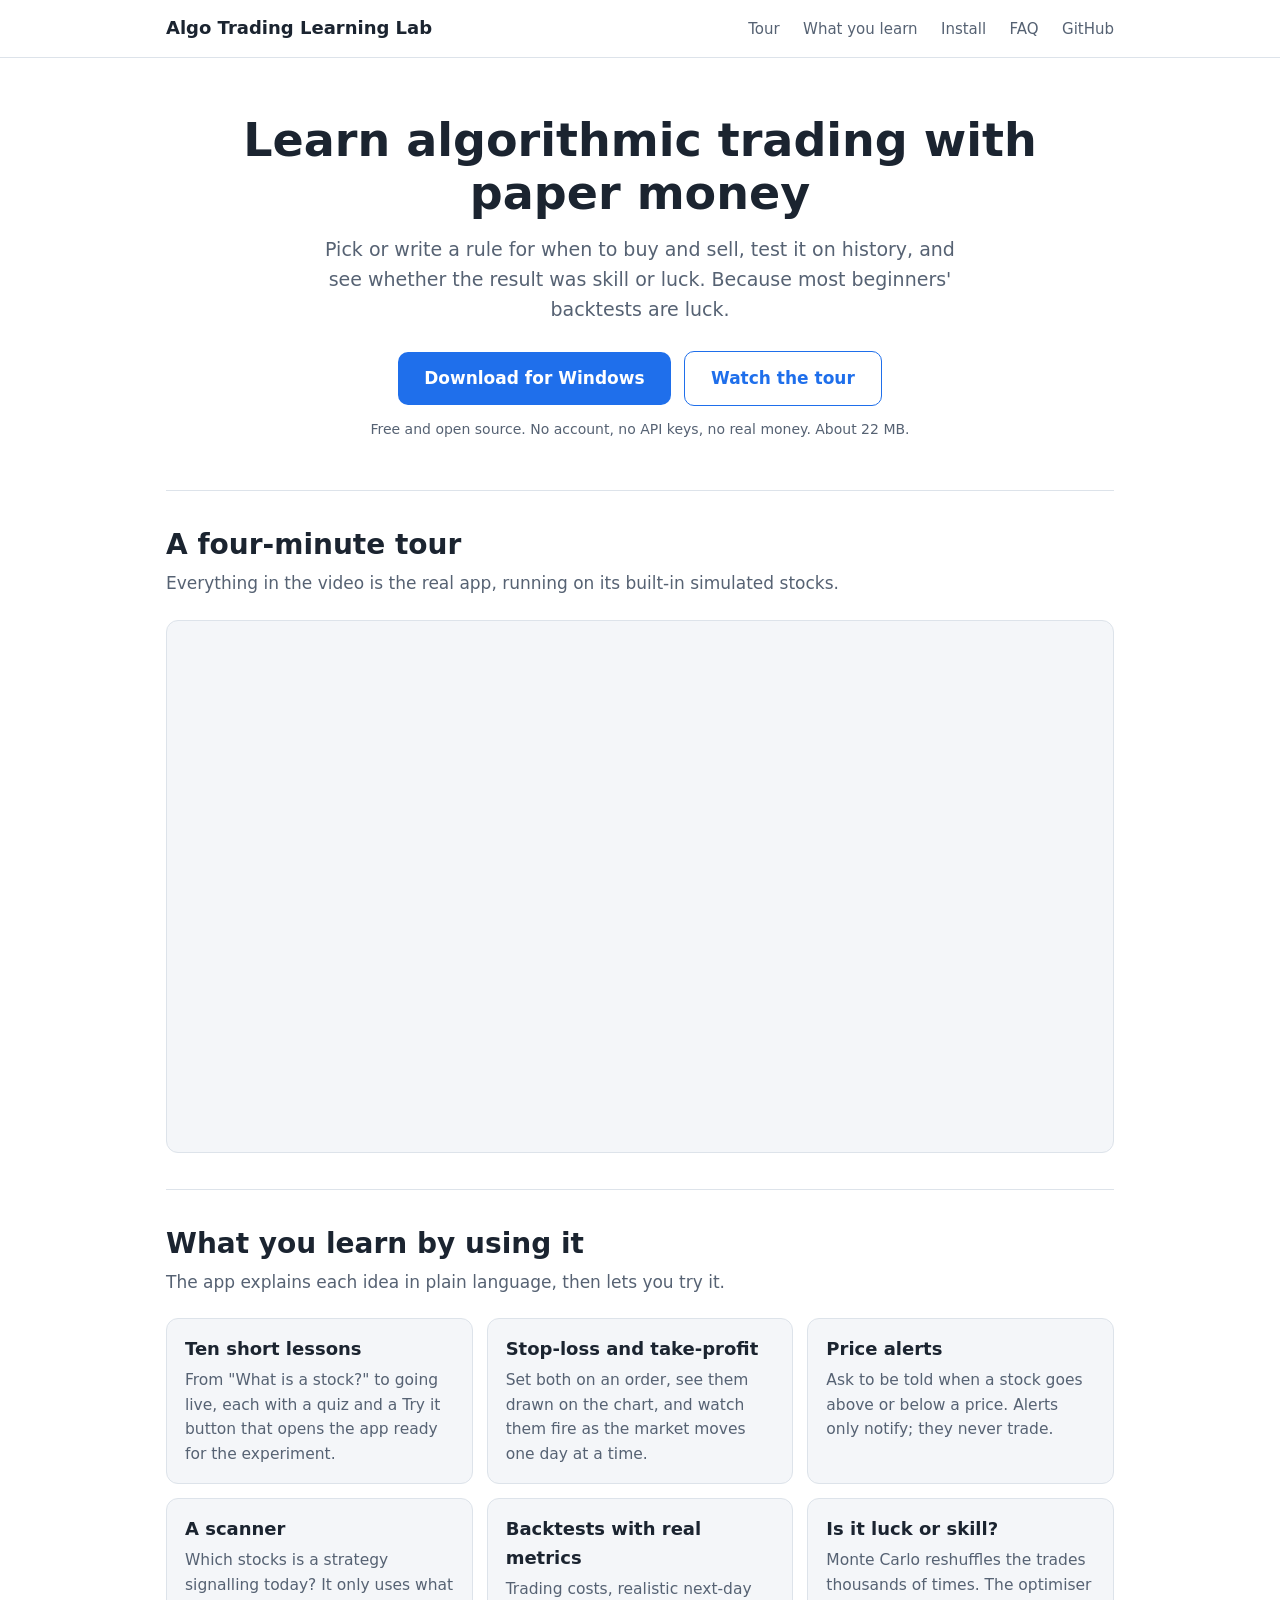
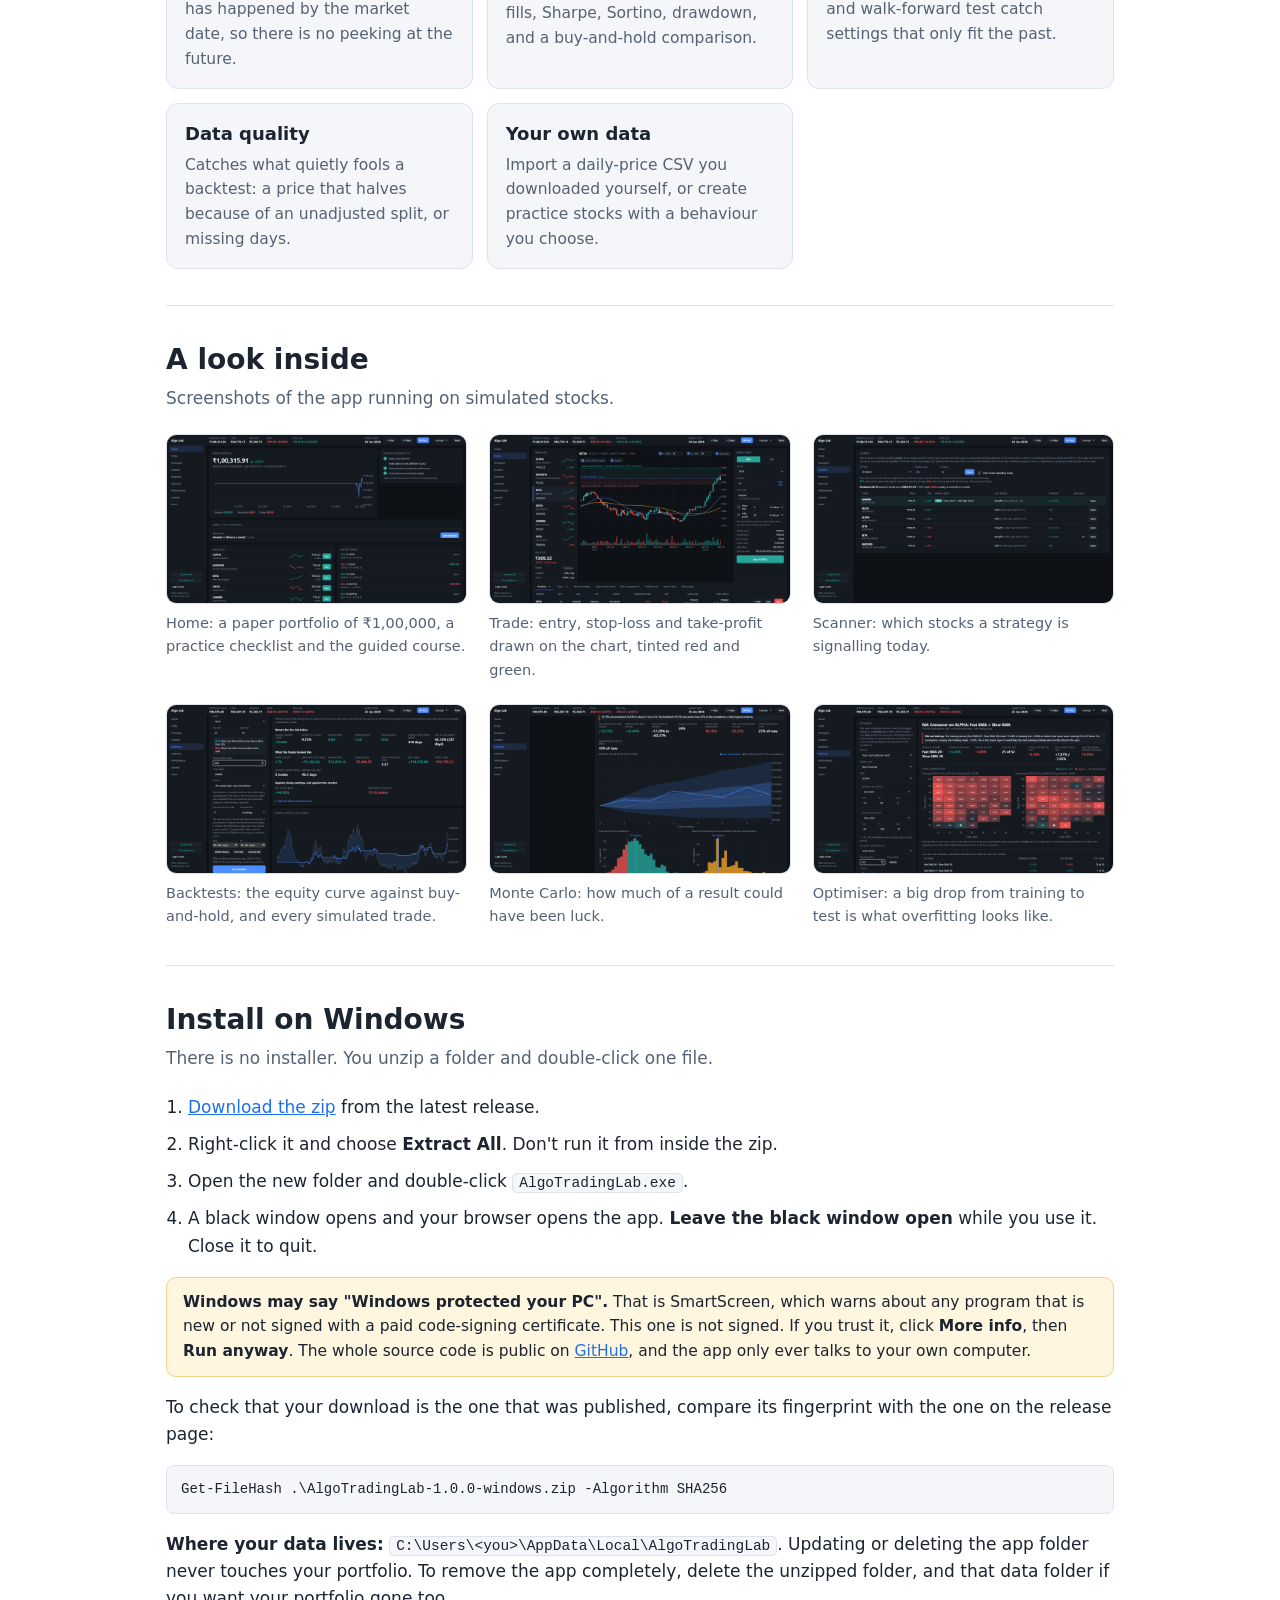
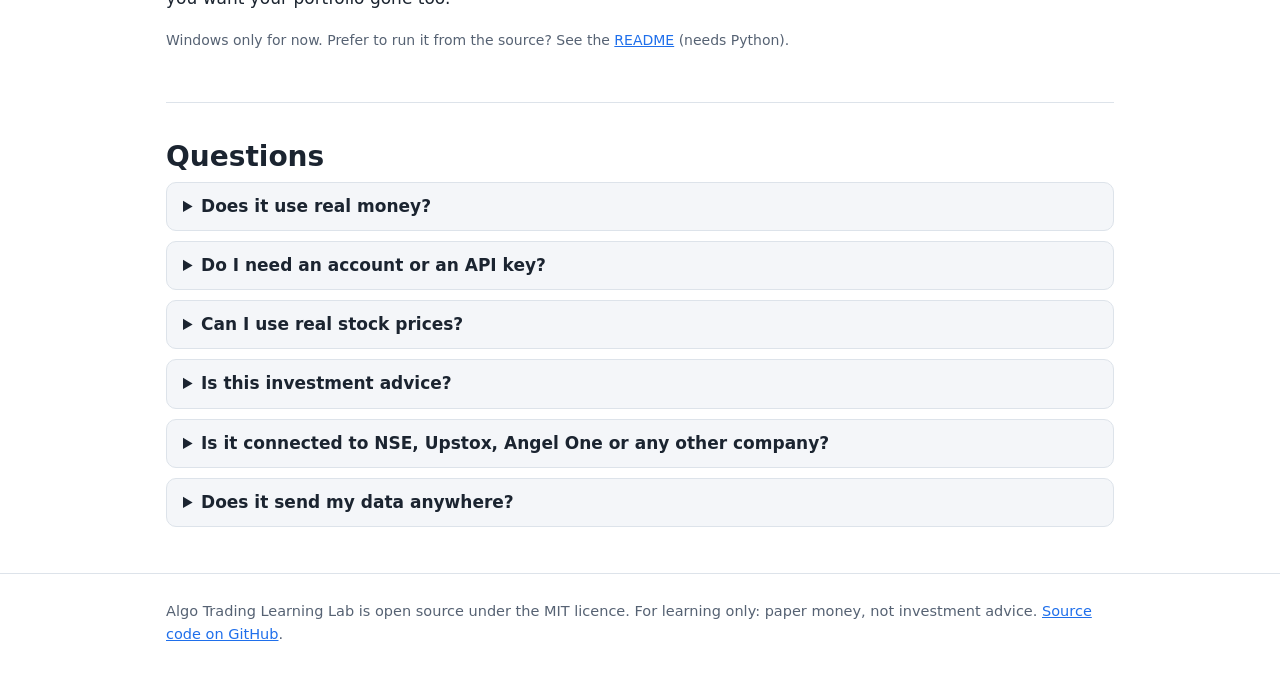
==== docs/index.html @ 28f355f4 "Add a website for the Windows download A single page for GitHub Pages (served from /docs): the video" ====
<!DOCTYPE html>
<html lang="en">
<head>
  <meta charset="UTF-8" />
  <meta name="viewport" content="width=device-width, initial-scale=1" />
  <title>Algo Trading Learning Lab: learn algorithmic trading with paper money</title>
  <meta name="description" content="A free practice lab for algorithmic trading. Write or pick a strategy, test it on history, and see whether the result was skill or luck. Paper money only, no account, no API keys." />
  <meta property="og:title" content="Algo Trading Learning Lab" />
  <meta property="og:description" content="Learn algorithmic trading with paper money: backtests, stop-losses, alerts, Monte Carlo and overfitting checks. Free Windows download." />
  <meta property="og:image" content="https://sandeepamrutia0604-cmd.github.io/algo-trading-learning-lab/images/14-optimise.png" />
  <link rel="icon" href="data:image/svg+xml,%3Csvg xmlns='http://www.w3.org/2000/svg' viewBox='0 0 32 32'%3E%3Crect width='32' height='32' rx='7' fill='%231f6feb'/%3E%3Cpath d='M5 22l7-8 5 4 10-12' fill='none' stroke='white' stroke-width='3' stroke-linecap='round' stroke-linejoin='round'/%3E%3C/svg%3E" />
  <style>
    :root {
      --bg: #ffffff; --panel: #f4f6f9; --text: #1b2430; --muted: #566273; --line: #dde3ea;
      --accent: #1f6feb; --accent-text: #ffffff; --warn-bg: #fff6e0; --warn-line: #f0d28a;
    }
    @media (prefers-color-scheme: dark) {
      :root {
        --bg: #0f141b; --panel: #171e28; --text: #e6ebf2; --muted: #9aa7b8; --line: #28323f;
        --accent: #4c8dff; --accent-text: #0b0f15; --warn-bg: #2a2412; --warn-line: #5b4d1e;
      }
    }
    * { box-sizing: border-box; }
    html { scroll-behavior: smooth; }
    body { margin: 0; background: var(--bg); color: var(--text); font: 17px/1.6 system-ui, -apple-system, "Segoe UI", Roboto, sans-serif; }
    a { color: var(--accent); }
    .wrap { max-width: 980px; margin: 0 auto; padding: 0 16px; }
    header.top { border-bottom: 1px solid var(--line); }
    header.top .wrap { display: flex; justify-content: space-between; align-items: center; padding-top: 14px; padding-bottom: 14px; gap: 12px; flex-wrap: wrap; }
    .brand { font-weight: 700; font-size: 18px; text-decoration: none; color: var(--text); }
    nav a { margin-left: 18px; font-size: 15px; text-decoration: none; color: var(--muted); }
    nav a:hover { color: var(--text); }
    .hero { padding: 56px 0 36px; text-align: center; }
    .hero h1 { font-size: clamp(30px, 5vw, 46px); line-height: 1.15; margin: 0 0 14px; }
    .hero p.lead { font-size: 19px; color: var(--muted); max-width: 640px; margin: 0 auto 26px; }
    .btn { display: inline-block; background: var(--accent); color: var(--accent-text); padding: 13px 26px; border-radius: 10px; font-weight: 600; text-decoration: none; font-size: 17px; }
    .btn.ghost { background: transparent; color: var(--accent); border: 1px solid var(--accent); margin-left: 8px; }
    .fine { color: var(--muted); font-size: 14px; margin-top: 12px; }
    section { padding: 36px 0; border-top: 1px solid var(--line); }
    h2 { font-size: 28px; margin: 0 0 8px; line-height: 1.25; }
    p.sub { color: var(--muted); margin: 0 0 22px; }
    .video { position: relative; width: 100%; aspect-ratio: 16 / 9; border-radius: 12px; overflow: hidden; border: 1px solid var(--line); background: var(--panel); }
    .video iframe { position: absolute; inset: 0; width: 100%; height: 100%; border: 0; }
    .grid { display: grid; grid-template-columns: repeat(auto-fit, minmax(260px, 1fr)); gap: 14px; }
    .card { background: var(--panel); border: 1px solid var(--line); border-radius: 12px; padding: 16px 18px; }
    .card h3 { margin: 0 0 4px; font-size: 18px; }
    .card p { margin: 0; color: var(--muted); font-size: 15.5px; }
    figure { margin: 0; }
    figure img { width: 100%; height: auto; display: block; border-radius: 10px; border: 1px solid var(--line); }
    figcaption { color: var(--muted); font-size: 14.5px; margin-top: 8px; }
    .shots { display: grid; grid-template-columns: repeat(auto-fit, minmax(300px, 1fr)); gap: 22px; }
    ol.steps { padding-left: 22px; }
    ol.steps li { margin-bottom: 10px; }
    code { background: var(--panel); border: 1px solid var(--line); border-radius: 5px; padding: 1px 6px; font-size: 14.5px; }
    pre { background: var(--panel); border: 1px solid var(--line); border-radius: 8px; padding: 12px 14px; overflow-x: auto; font-size: 14px; }
    .note { background: var(--warn-bg); border: 1px solid var(--warn-line); border-radius: 10px; padding: 12px 16px; margin: 16px 0; font-size: 15.5px; }
    details { border: 1px solid var(--line); border-radius: 10px; padding: 10px 16px; margin-bottom: 10px; background: var(--panel); }
    summary { cursor: pointer; font-weight: 600; }
    details p { color: var(--muted); margin: 8px 0 2px; font-size: 16px; }
    footer { border-top: 1px solid var(--line); padding: 26px 0 40px; color: var(--muted); font-size: 14.5px; }
    @media (max-width: 560px) { nav a { margin-left: 12px; } .btn.ghost { margin: 10px 0 0; } }
  </style>
</head>
<body>
  <header class="top">
    <div class="wrap">
      <a class="brand" href="#">Algo Trading Learning Lab</a>
      <nav>
        <a href="#tour">Tour</a>
        <a href="#learn">What you learn</a>
        <a href="#install">Install</a>
        <a href="#faq">FAQ</a>
        <a href="https://github.com/sandeepamrutia0604-cmd/algo-trading-learning-lab">GitHub</a>
      </nav>
    </div>
  </header>

  <main>
    <div class="wrap">
      <div class="hero">
        <h1>Learn algorithmic trading with paper money</h1>
        <p class="lead">Pick or write a rule for when to buy and sell, test it on history, and see whether the result was skill or luck. Because most beginners' backtests are luck.</p>
        <a class="btn" href="https://github.com/sandeepamrutia0604-cmd/algo-trading-learning-lab/releases/latest">Download for Windows</a>
        <a class="btn ghost" href="#tour">Watch the tour</a>
        <p class="fine">Free and open source. No account, no API keys, no real money. About 22 MB.</p>
      </div>

      <section id="tour">
        <h2>A four-minute tour</h2>
        <p class="sub">Everything in the video is the real app, running on its built-in simulated stocks.</p>
        <div class="video">
          <iframe src="https://www.youtube-nocookie.com/embed/XV_4WqOabwU" title="Algo Trading Learning Lab: four-minute tour" loading="lazy" allow="accelerometer; encrypted-media; picture-in-picture" allowfullscreen></iframe>
        </div>
      </section>

      <section id="learn">
        <h2>What you learn by using it</h2>
        <p class="sub">The app explains each idea in plain language, then lets you try it.</p>
        <div class="grid">
          <div class="card"><h3>Ten short lessons</h3><p>From "What is a stock?" to going live, each with a quiz and a Try it button that opens the app ready for the experiment.</p></div>
          <div class="card"><h3>Stop-loss and take-profit</h3><p>Set both on an order, see them drawn on the chart, and watch them fire as the market moves one day at a time.</p></div>
          <div class="card"><h3>Price alerts</h3><p>Ask to be told when a stock goes above or below a price. Alerts only notify; they never trade.</p></div>
          <div class="card"><h3>A scanner</h3><p>Which stocks is a strategy signalling today? It only uses what has happened by the market date, so there is no peeking at the future.</p></div>
          <div class="card"><h3>Backtests with real metrics</h3><p>Trading costs, realistic next-day fills, Sharpe, Sortino, drawdown, and a buy-and-hold comparison.</p></div>
          <div class="card"><h3>Is it luck or skill?</h3><p>Monte Carlo reshuffles the trades thousands of times. The optimiser and walk-forward test catch settings that only fit the past.</p></div>
          <div class="card"><h3>Data quality</h3><p>Catches what quietly fools a backtest: a price that halves because of an unadjusted split, or missing days.</p></div>
          <div class="card"><h3>Your own data</h3><p>Import a daily-price CSV you downloaded yourself, or create practice stocks with a behaviour you choose.</p></div>
        </div>
      </section>

      <section>
        <h2>A look inside</h2>
        <p class="sub">Screenshots of the app running on simulated stocks.</p>
        <div class="shots">
          <figure><img loading="lazy" src="images/01-home.png" alt="The Home page with a paper portfolio and a practice checklist" /><figcaption>Home: a paper portfolio of ₹1,00,000, a practice checklist and the guided course.</figcaption></figure>
          <figure><img loading="lazy" src="images/06-position-lines.png" alt="A candlestick chart with entry, stop-loss and take-profit lines" /><figcaption>Trade: entry, stop-loss and take-profit drawn on the chart, tinted red and green.</figcaption></figure>
          <figure><img loading="lazy" src="images/04-scanner.png" alt="The Scanner page listing stocks with a buy signal" /><figcaption>Scanner: which stocks a strategy is signalling today.</figcaption></figure>
          <figure><img loading="lazy" src="images/11-backtest.png" alt="Backtest results with an equity curve" /><figcaption>Backtests: the equity curve against buy-and-hold, and every simulated trade.</figcaption></figure>
          <figure><img loading="lazy" src="images/13-monte-carlo.png" alt="A Monte Carlo spread of outcomes" /><figcaption>Monte Carlo: how much of a result could have been luck.</figcaption></figure>
          <figure><img loading="lazy" src="images/14-optimise.png" alt="The optimiser showing the winning settings did not hold up" /><figcaption>Optimiser: a big drop from training to test is what overfitting looks like.</figcaption></figure>
        </div>
      </section>

      <section id="install">
        <h2>Install on Windows</h2>
        <p class="sub">There is no installer. You unzip a folder and double-click one file.</p>
        <ol class="steps">
          <li><a href="https://github.com/sandeepamrutia0604-cmd/algo-trading-learning-lab/releases/latest">Download the zip</a> from the latest release.</li>
          <li>Right-click it and choose <b>Extract All</b>. Don't run it from inside the zip.</li>
          <li>Open the new folder and double-click <code>AlgoTradingLab.exe</code>.</li>
          <li>A black window opens and your browser opens the app. <b>Leave the black window open</b> while you use it. Close it to quit.</li>
        </ol>
        <div class="note">
          <b>Windows may say "Windows protected your PC".</b> That is SmartScreen, which warns about any program that
          is new or not signed with a paid code-signing certificate. This one is not signed. If you trust it, click <b>More info</b>,
          then <b>Run anyway</b>. The whole source code is public on <a href="https://github.com/sandeepamrutia0604-cmd/algo-trading-learning-lab">GitHub</a>,
          and the app only ever talks to your own computer.
        </div>
        <p>To check that your download is the one that was published, compare its fingerprint with the one on the release page:</p>
        <pre>Get-FileHash .\AlgoTradingLab-1.0.0-windows.zip -Algorithm SHA256</pre>
        <p><b>Where your data lives:</b> <code>C:\Users\&lt;you&gt;\AppData\Local\AlgoTradingLab</code>. Updating or deleting the app folder never touches your portfolio.
          To remove the app completely, delete the unzipped folder, and that data folder if you want your portfolio gone too.</p>
        <p class="fine">Windows only for now. Prefer to run it from the source? See the <a href="https://github.com/sandeepamrutia0604-cmd/algo-trading-learning-lab#readme">README</a> (needs Python).</p>
      </section>

      <section id="faq">
        <h2>Questions</h2>
        <details><summary>Does it use real money?</summary><p>No. Every trade is paper money. The app never places a real order and never connects to a broker.</p></details>
        <details><summary>Do I need an account or an API key?</summary><p>No. The Windows download works with simulated stocks and with price files you import yourself. Nothing to sign up for, nothing to enter.</p></details>
        <details><summary>Can I use real stock prices?</summary><p>Yes, with a file. Download daily price history (date, open, high, low, close, volume) as a CSV from a source whose terms let you use it this way, then open <b>Trade, Import data</b>. The stock replays day by day on the app's market clock.</p></details>
        <details><summary>Is this investment advice?</summary><p>No. It is an educational tool. Simulated results, and even backtests on real history, say little about what a strategy will do next. Nothing here tells you to buy or sell anything.</p></details>
        <details><summary>Is it connected to NSE, Upstox, Angel One or any other company?</summary><p>No. It is an independent learning project and is not affiliated with or endorsed by any exchange or broker.</p></details>
        <details><summary>Does it send my data anywhere?</summary><p>No. It runs on your own computer, listens only on your own machine, and keeps its data in the folder above.</p></details>
      </section>
    </div>
  </main>

  <footer>
    <div class="wrap">
      Algo Trading Learning Lab is open source under the MIT licence. For learning only: paper money, not investment advice.
      <a href="https://github.com/sandeepamrutia0604-cmd/algo-trading-learning-lab">Source code on GitHub</a>.
    </div>
  </footer>
</body>
</html>
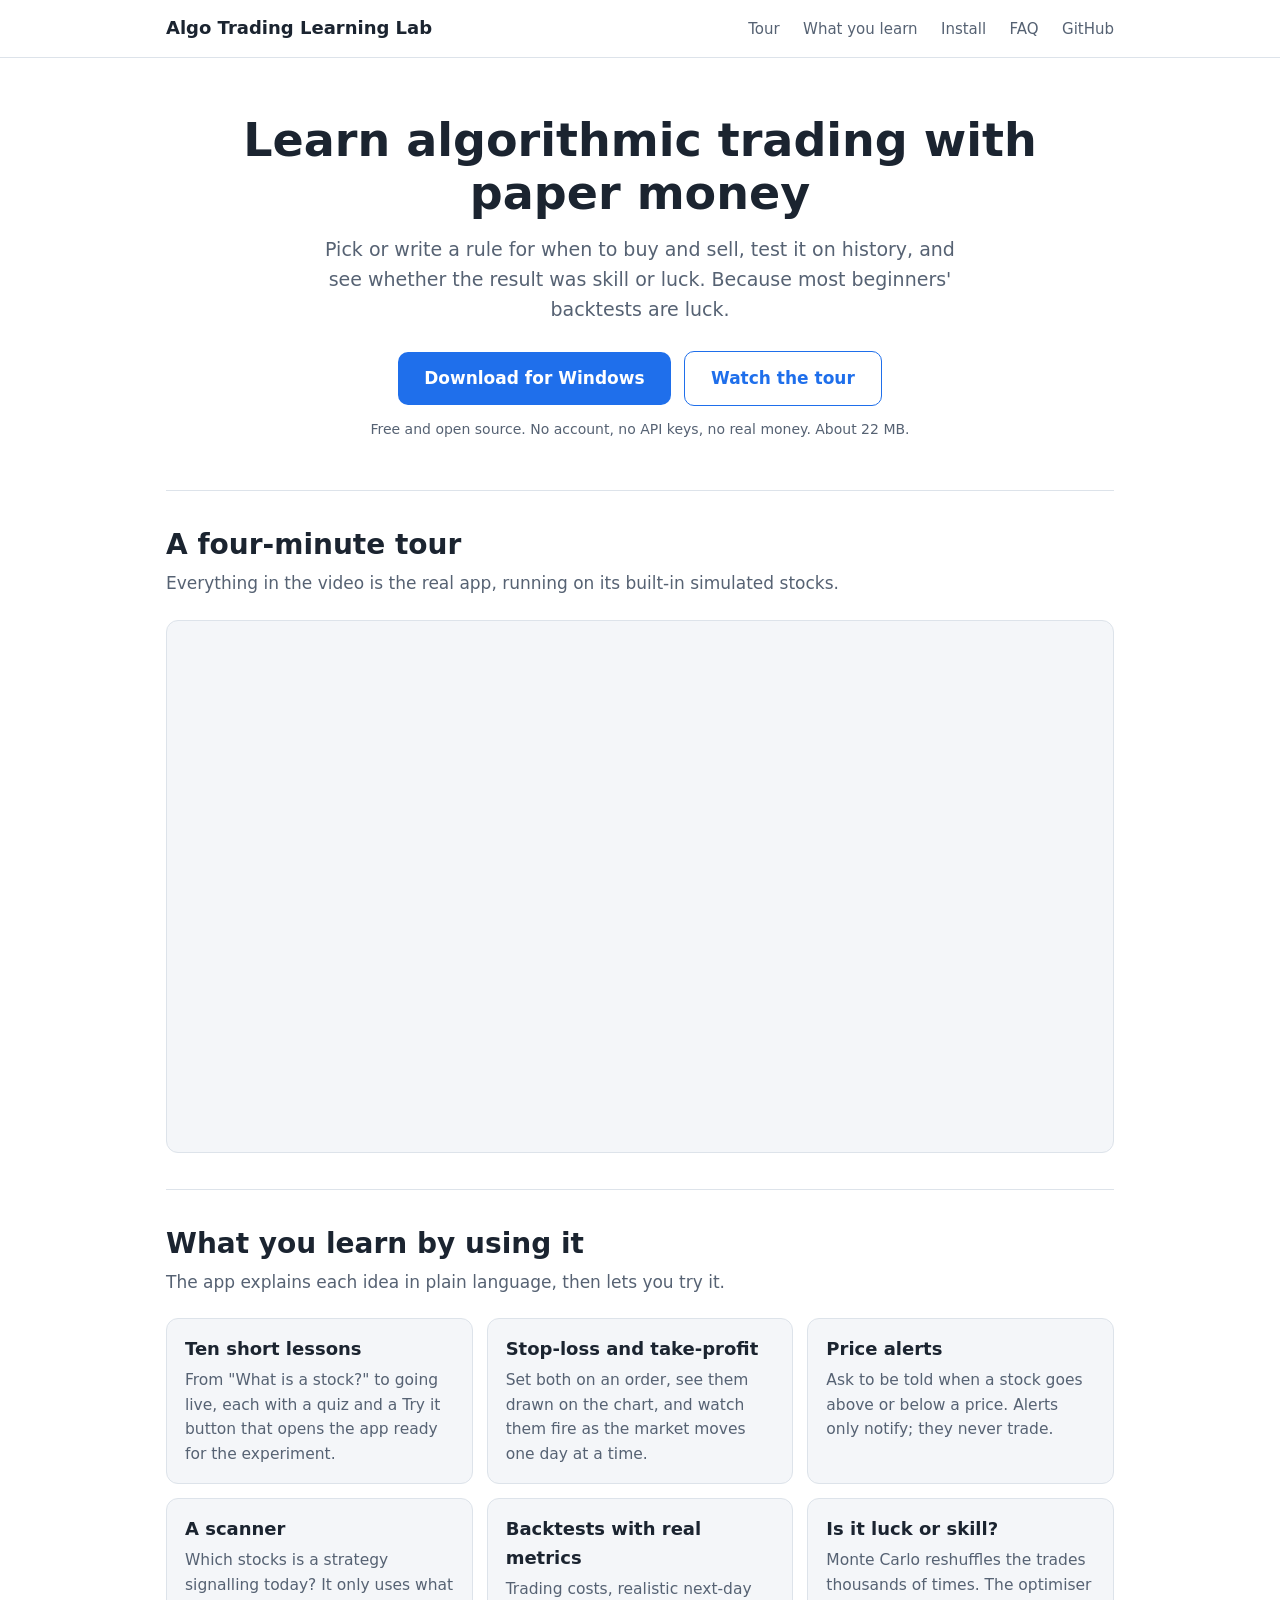
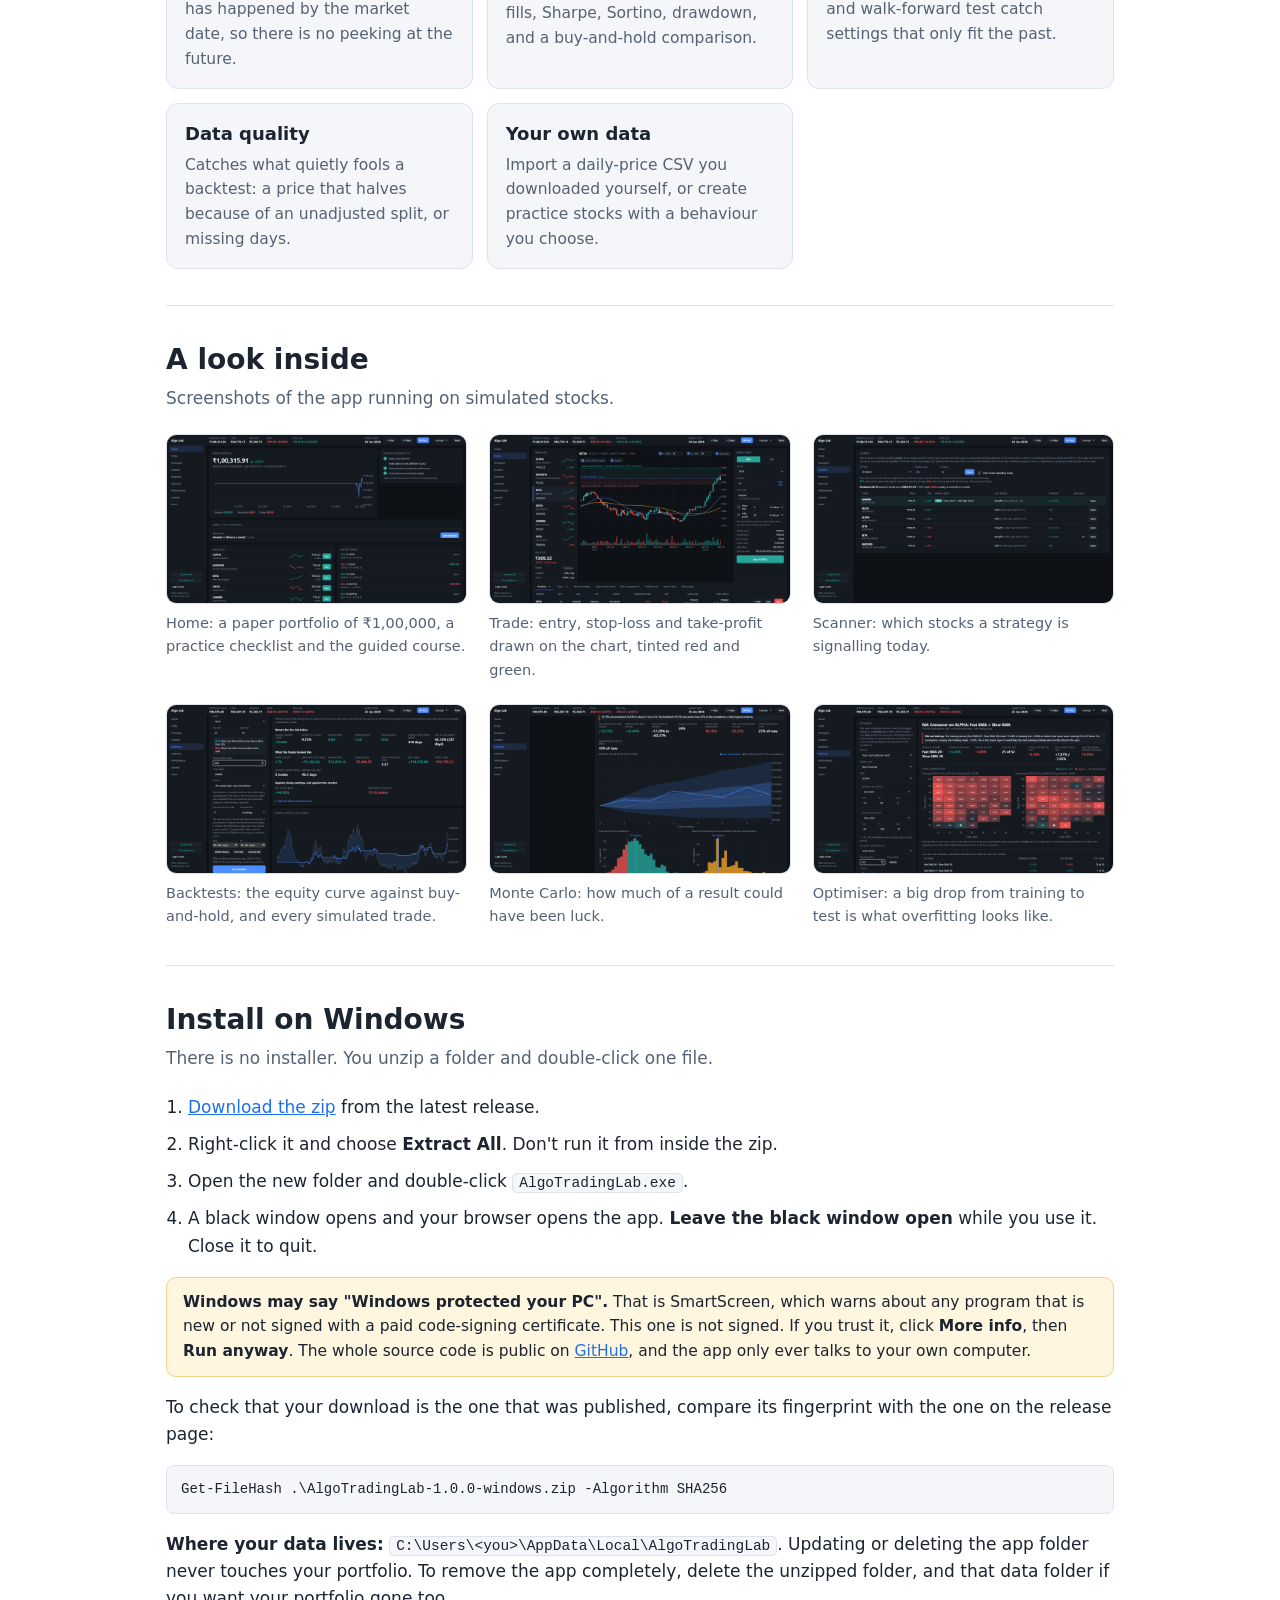
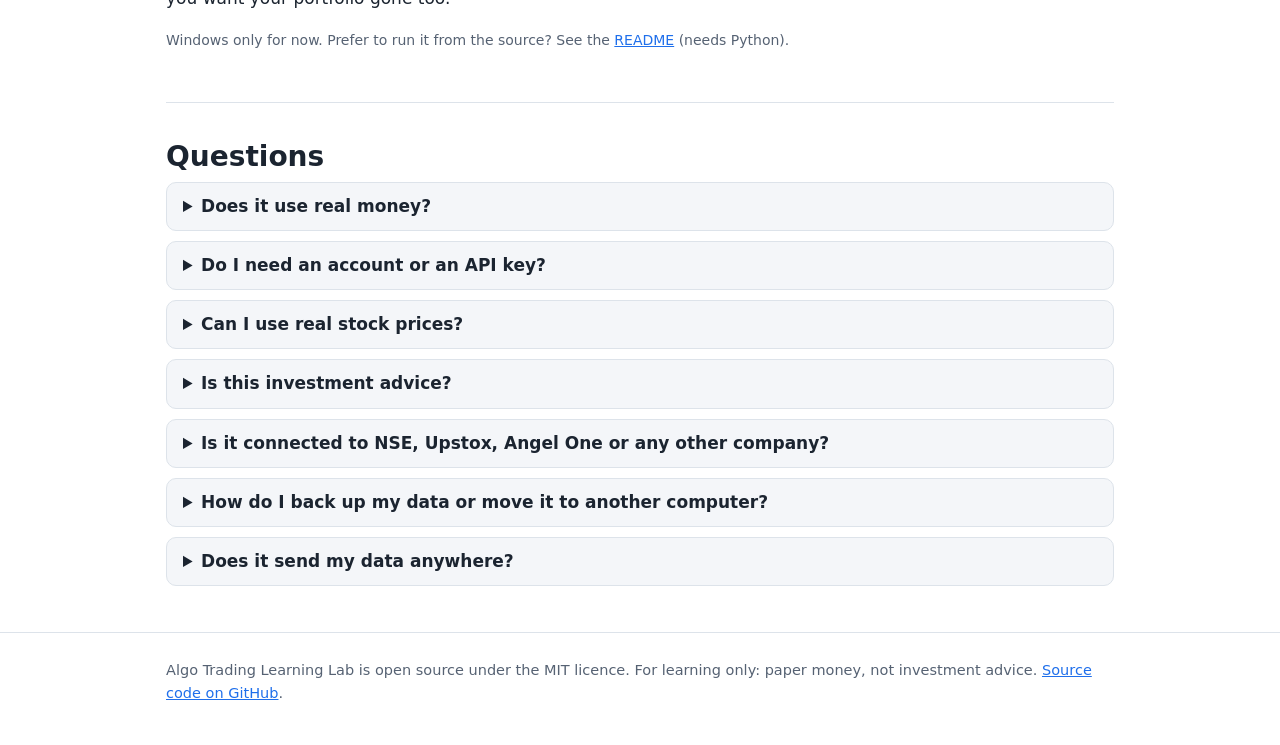
==== commit 120cce14: "Document backup, restore and CSV exports README: a Backup, restore and exports section, the new test" ====
--- a/docs/index.html
+++ b/docs/index.html
@@ -150,6 +150,7 @@
         <details><summary>Can I use real stock prices?</summary><p>Yes, with a file. Download daily price history (date, open, high, low, close, volume) as a CSV from a source whose terms let you use it this way, then open <b>Trade, Import data</b>. The stock replays day by day on the app's market clock.</p></details>
         <details><summary>Is this investment advice?</summary><p>No. It is an educational tool. Simulated results, and even backtests on real history, say little about what a strategy will do next. Nothing here tells you to buy or sell anything.</p></details>
         <details><summary>Is it connected to NSE, Upstox, Angel One or any other company?</summary><p>No. It is an independent learning project and is not affiliated with or endorsed by any exchange or broker.</p></details>
+        <details><summary>How do I back up my data or move it to another computer?</summary><p>Open <b>Trade, Backup</b> and press <b>Download backup</b>. You get one file with your whole portfolio, trades, strategies, saved backtests and price history. On the other computer, install the app and use <b>Restore</b> with that file. The Backup tab can also move your Learn progress, and the Trades, Positions and Backtests pages have <b>Export CSV</b> buttons for spreadsheets.</p></details>
         <details><summary>Does it send my data anywhere?</summary><p>No. It runs on your own computer, listens only on your own machine, and keeps its data in the folder above.</p></details>
       </section>
     </div>
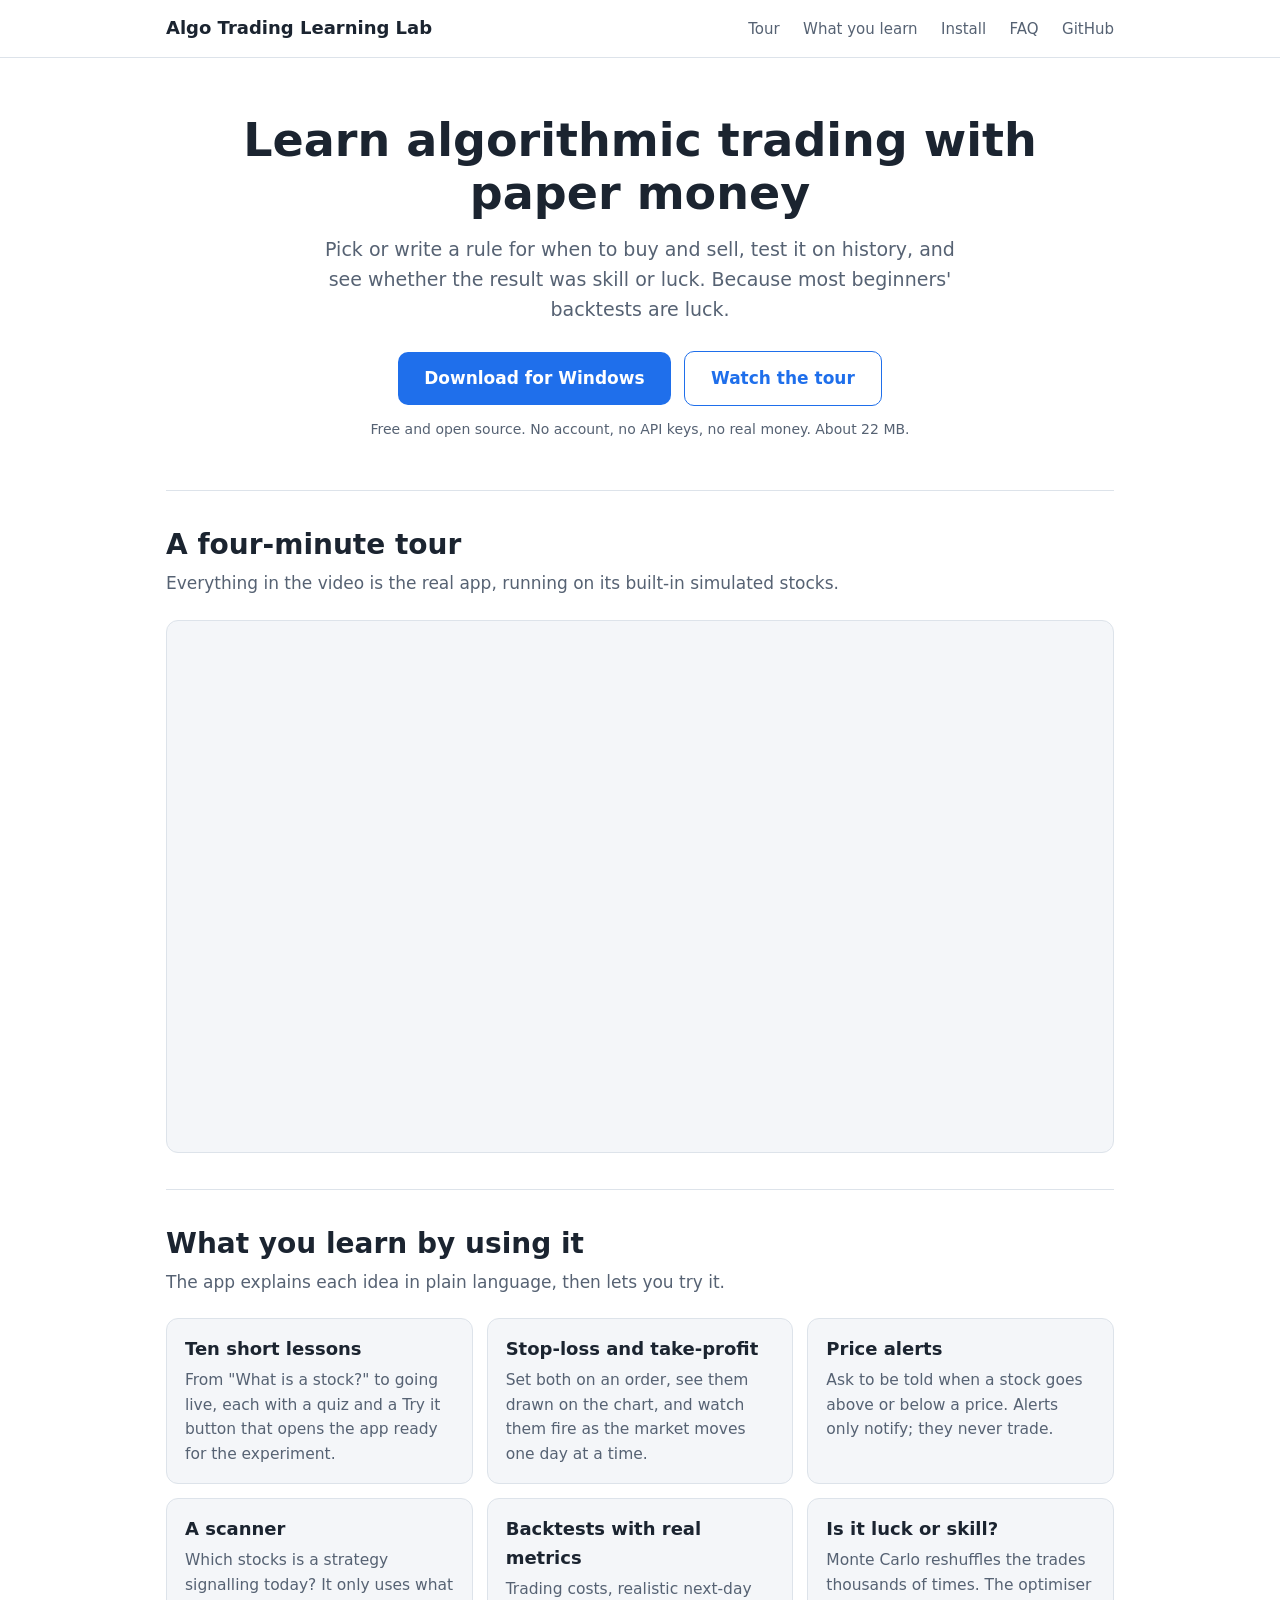
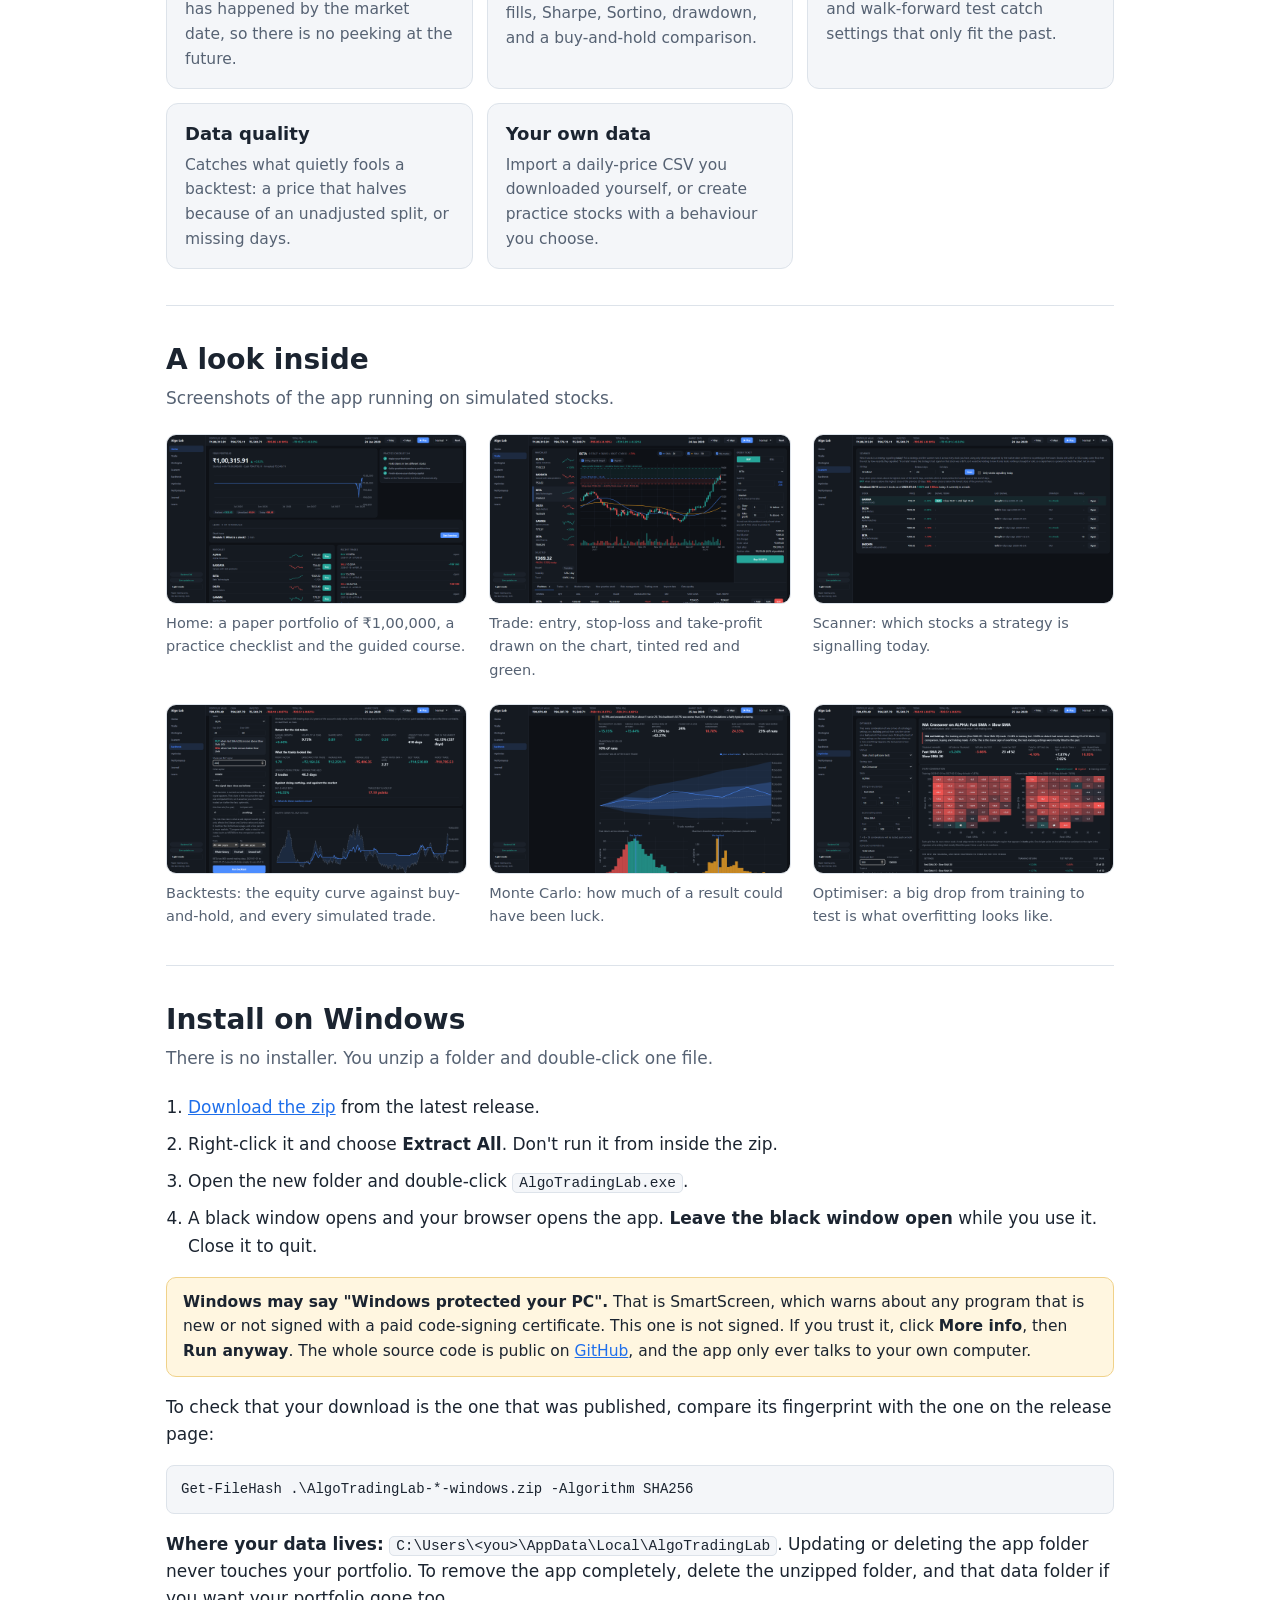
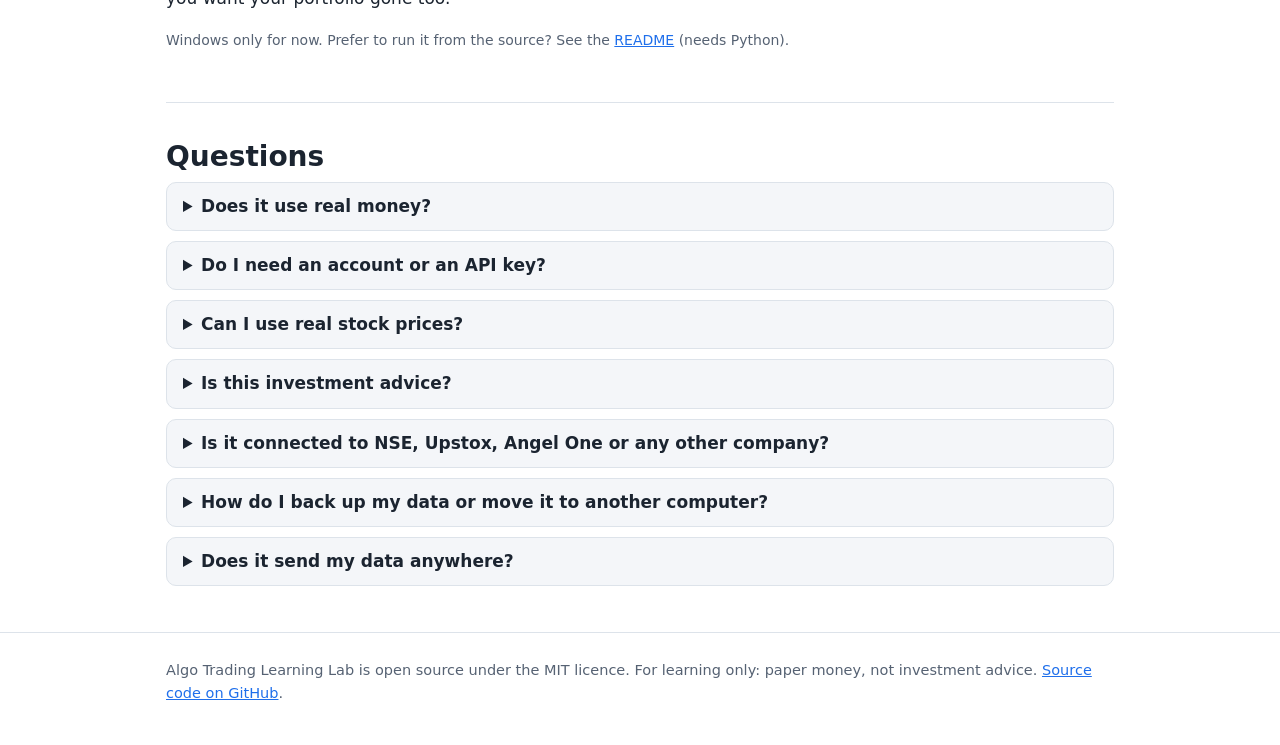
==== commit dc0d2f68: "Make the checksum command in the docs work for any release version Co-Authored-By: Claude Sonnet 5.5" ====
--- a/docs/index.html
+++ b/docs/index.html
@@ -137,7 +137,7 @@
           and the app only ever talks to your own computer.
         </div>
         <p>To check that your download is the one that was published, compare its fingerprint with the one on the release page:</p>
-        <pre>Get-FileHash .\AlgoTradingLab-1.0.0-windows.zip -Algorithm SHA256</pre>
+        <pre>Get-FileHash .\AlgoTradingLab-*-windows.zip -Algorithm SHA256</pre>
         <p><b>Where your data lives:</b> <code>C:\Users\&lt;you&gt;\AppData\Local\AlgoTradingLab</code>. Updating or deleting the app folder never touches your portfolio.
           To remove the app completely, delete the unzipped folder, and that data folder if you want your portfolio gone too.</p>
         <p class="fine">Windows only for now. Prefer to run it from the source? See the <a href="https://github.com/sandeepamrutia0604-cmd/algo-trading-learning-lab#readme">README</a> (needs Python).</p>
